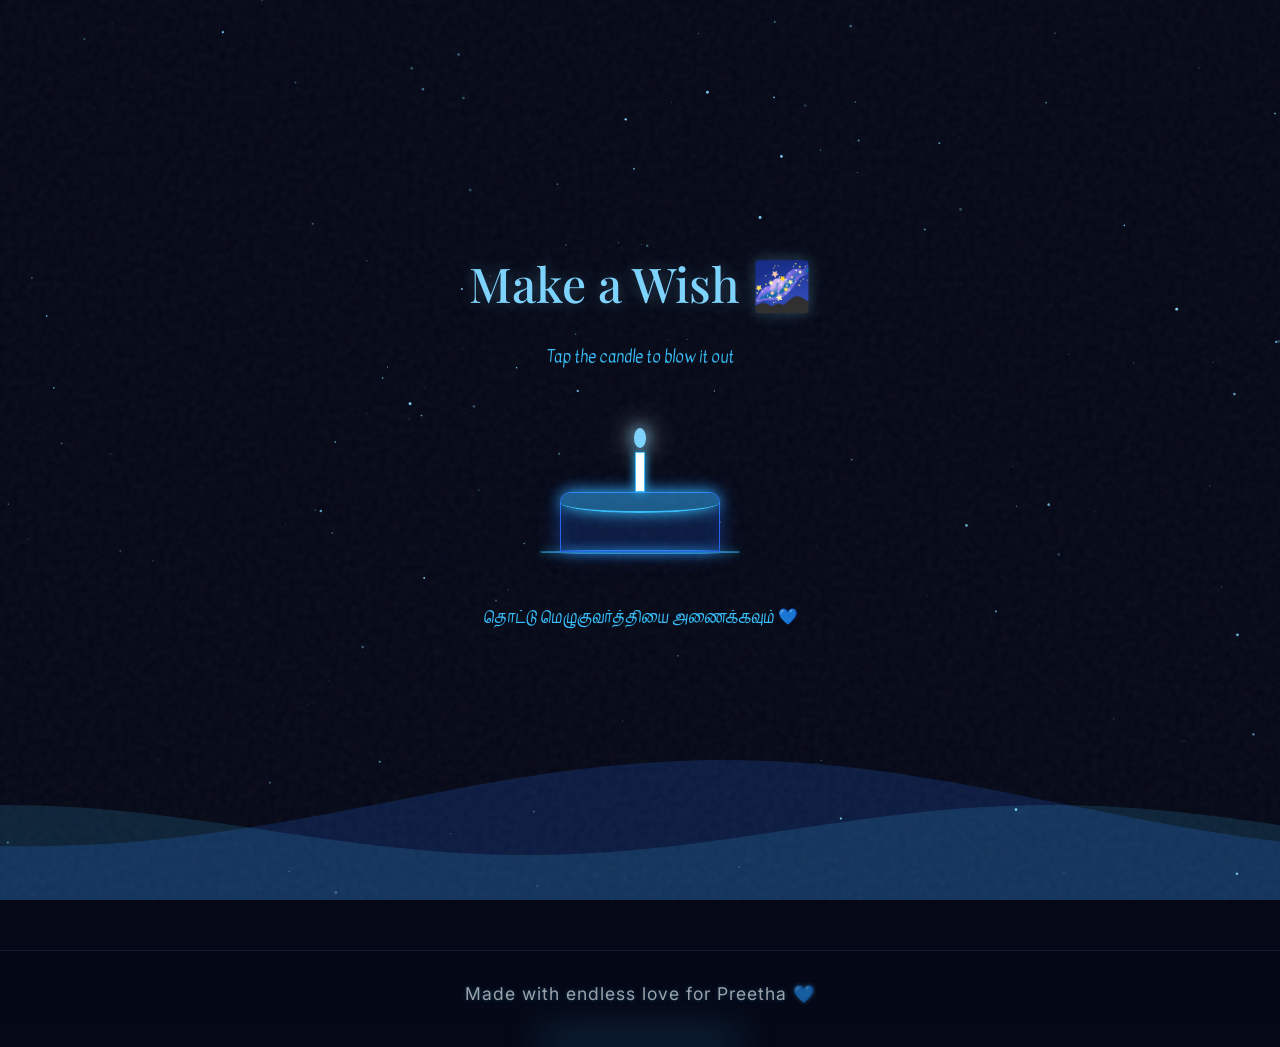
==== index.html @ 037ee28c "first commit" ====
<!DOCTYPE html>
<html lang="en">
<head>
    <meta charset="UTF-8">
    <meta name="viewport" content="width=device-width, initial-scale=1.0">
    <title>Happy Birthday Preetha 💙</title>
    <link rel="icon" type="image/png" href="Image/favicon.png">
    <link rel="preconnect" href="https://fonts.googleapis.com">
    <link rel="preconnect" href="https://fonts.gstatic.com" crossorigin>
    <link href="https://fonts.googleapis.com/css2?family=Playfair+Display:ital,wght@0,400;0,600;0,700;1,400&family=Inter:wght@300;400;500;600&family=Kavivanar&display=swap" rel="stylesheet">
    <link href="https://cdn.jsdelivr.net/npm/bootstrap@5.3.0/dist/css/bootstrap.min.css" rel="stylesheet">
    <link rel="stylesheet" href="https://cdn.jsdelivr.net/npm/bootstrap-icons@1.11.1/font/bootstrap-icons.css">
    <link rel="stylesheet" href="style.css?v=4.0">
</head>
<body>
    <!-- Background Audio -->
    <audio id="bg-music" loop>
        <source src="bgm.mp3" type="audio/mpeg">
    </audio>

    <!-- Global Canvas for Stars/Ocean -->
    <canvas id="universe-canvas"></canvas>
    
    <div class="noise-overlay"></div>

    <!-- Interactive Landing (Cake) -->
    <section id="landing" class="cinematic-section active">
        <div class="wish-container text-center">
            <h2 class="section-title">Make a Wish 🌌</h2>
            <p class="tamil-text mb-5">Tap the candle to blow it out</p>
            
            <div id="birthday-cake" class="glow-cake">
                <div class="cake-plate"></div>
                <div class="cake-body">
                    <div class="cake-icing"></div>
                </div>
                <div class="cake-candle">
                    <div class="cake-flame"></div>
                </div>
            </div>
            <p class="tamil-text mt-5">தொட்டு மெழுகுவர்த்தியை அணைக்கவும் 💙</p>
        </div>
    </section>

    <!-- Main Content (Hidden until candle is blown) -->
    <div id="main-content" style="display: none; opacity: 0; transition: opacity 2s ease;">
        <!-- Opening Scene -->
        <section id="opening-scene" class="cinematic-section">
            <div class="content-wrapper text-center">
                <h1 class="typing-text glass-text" id="intro-text"></h1>
                <div class="scroll-indicator fade-in-delayed">
                    <p>Scroll to explore our universe</p>
                    <i class="bi bi-chevron-double-down"></i>
                </div>
            </div>
        </section>

    <!-- Ocean Memory Section -->
    <section id="ocean-memory" class="cinematic-section">
        <div class="content-wrapper container">
            <h2 class="section-title reveal-text">Ocean of Memories 🌊</h2>
            <div class="row g-4 mt-4">
                <div class="col-12 col-md-4">
                    <div class="glass-card memory-card float-anim-1 scroll-reveal">
                        <div class="memory-img-frame">
                            <div class="shimmer-overlay"></div>
                            <img src="Image/1.jpeg" alt="Memory 1" class="card-img">
                        </div>
                        <div class="card-content">
                            <h3>Our First Photo</h3>
                            <p class="tamil-text">அன்பு 💖</p>
                        </div>
                    </div>
                </div>
                <div class="col-12 col-md-4">
                    <div class="glass-card memory-card float-anim-2 scroll-reveal" style="transition-delay: 200ms;">
                        <div class="memory-img-frame">
                            <div class="shimmer-overlay"></div>
                            <img src="Image/2.jpeg" alt="Memory 2" class="card-img">
                        </div>
                        <div class="card-content">
                            <h3>Beautiful Moments</h3>
                            <p class="tamil-text">அழகு ✨</p>
                        </div>
                    </div>
                </div>
                <div class="col-12 col-md-4">
                    <div class="glass-card memory-card float-anim-3 scroll-reveal" style="transition-delay: 400ms;">
                        <div class="memory-img-frame">
                            <div class="shimmer-overlay"></div>
                            <img src="Image/3.jpeg" alt="Memory 3" class="card-img">
                        </div>
                        <div class="card-content">
                            <h3>My Whole World</h3>
                            <p class="tamil-text">என் உலகம் 💫</p>
                        </div>
                    </div>
                </div>
            </div>
            <div class="text-center mt-5 scroll-reveal">
                <a href="image.html" class="luxury-btn">Dive into all memories <i class="bi bi-arrow-right"></i></a>
            </div>
        </div>
    </section>

    <!-- Moonlight Chat Section -->
    <section id="moonlight-chat" class="cinematic-section">
        <div class="content-wrapper container">
            <h2 class="section-title text-center reveal-text">Late Night Whispers 🌙</h2>
            
            <div class="chat-container mt-5">
                <!-- 50+ Chat Bubbles Injected via JS -->
            </div>
        </div>
    </section>

    <!-- Sweet Treats Section -->
    <section id="sweet-treats" class="cinematic-section">
        <div class="content-wrapper container">
            <h2 class="section-title text-center reveal-text mb-5">Your Favorites 🍦</h2>
            <div class="row justify-content-center">
                <div class="col-12 col-md-10">
                    <div class="glass-card memory-card scroll-reveal">
                        <div class="memory-img-frame" style="aspect-ratio: auto; max-height: 600px;">
                            <div class="shimmer-overlay"></div>
                            <img src="Image/twin.png" alt="Arun Icecreams Twiins" class="card-img" style="object-fit: contain;">
                        </div>
                        <div class="card-content text-center mt-3">
                            <h3 class="glow-text">Arun Icecreams Twiins 🍓</h3>
                            <p class="tamil-text mt-2">உனக்கு பிடித்தமான இனிப்புகள் ✨</p>
                        </div>
                    </div>
                </div>
            </div>
        </div>
    </section>

    <!-- Star Map / Future Dreams Section -->
    <section id="star-map" class="cinematic-section">
        <div class="content-wrapper container">
            <h2 class="section-title text-center reveal-text">Our Constellation 🚀</h2>
            
            <div class="row g-4 mt-5 justify-content-center">
                <div class="col-12 col-md-5">
                    <div class="glass-card dream-card scroll-reveal glow-border">
                        <div class="icon-ring"><i class="bi bi-airplane"></i></div>
                        <h3>Future Adventures</h3>
                        <p>Exploring the world side by side, creating footprints on every shore.</p>
                    </div>
                </div>
                <div class="col-12 col-md-5">
                    <div class="glass-card dream-card scroll-reveal glow-border" style="transition-delay: 300ms;">
                        <div class="icon-ring"><i class="bi bi-house-heart"></i></div>
                        <h3>Our Goals</h3>
                        <p>Building a life filled with endless laughter, peace, and love.</p>
                    </div>
                </div>
            </div>

            <div class="final-wish text-center mt-5 scroll-reveal" style="transition-delay: 600ms;">
                <h1 class="glow-text">Happy Birthday, Preetha 💙</h1>
                <p class="tamil-text mt-3">என்றென்றும் என் அன்புடன்...</p>
            </div>
        </div>
    </section>
    </section>
    </div>

    <!-- Cinematic Footer -->
    <footer class="cinematic-footer">
        <div class="content-wrapper text-center">
            <p>Made with endless love for Preetha 💙</p>
            <div class="footer-glow"></div>
        </div>
    </footer>

    <script src="script.js?v=4.0"></script>
</body>
</html>
---- style.css ----
:root {
    --deep-bg: #050816;
    --royal-blue: #2563EB;
    --neon-blue: #38BDF8;
    --soft-glow: #7DD3FC;
    --glass-bg: rgba(255, 255, 255, 0.08);
    --glass-border: rgba(255, 255, 255, 0.15);
    --text-primary: #f8fafc;
    --text-secondary: #bae6fd;
    --font-heading: 'Playfair Display', serif;
    --font-body: 'Inter', sans-serif;
    --font-tamil: 'Kavivanar', cursive;
}

* {
    margin: 0;
    padding: 0;
    box-sizing: border-box;
}

body {
    background-color: var(--deep-bg);
    color: var(--text-primary);
    font-family: var(--font-body);
    overflow-x: hidden;
    scroll-behavior: smooth;
}

/* Global Canvas Background */
#universe-canvas {
    position: fixed;
    top: 0; left: 0;
    width: 100vw; height: 100vh;
    z-index: -2;
    pointer-events: none;
}

/* Subtle Film Grain / Noise Overlay */
.noise-overlay {
    position: fixed;
    top: 0; left: 0;
    width: 100vw; height: 100vh;
    background-image: url('data:image/svg+xml,%3Csvg viewBox="0 0 200 200" xmlns="http://www.w3.org/2000/svg"%3E%3Cfilter id="noiseFilter"%3E%3CfeTurbulence type="fractalNoise" baseFrequency="0.65" numOctaves="3" stitchTiles="stitch"/%3E%3C/filter%3E%3Crect width="100%25" height="100%25" filter="url(%23noiseFilter)" opacity="0.05"/%3E%3C/svg%3E');
    pointer-events: none;
    z-index: -1;
}

/* Cinematic Sections */
.cinematic-section {
    position: relative;
    min-height: 100vh;
    display: flex;
    align-items: center;
    justify-content: center;
    padding: 80px 20px;
    z-index: 1;
}

.content-wrapper {
    width: 100%;
    max-width: 1200px;
    margin: 0 auto;
}

/* Scroll Animations */
.scroll-reveal {
    opacity: 0;
    transform: translateY(40px);
    transition: all 1s cubic-bezier(0.25, 0.46, 0.45, 0.94);
}
.scroll-reveal.visible {
    opacity: 1;
    transform: translateY(0);
}

.reveal-text {
    opacity: 0;
    clip-path: polygon(0 100%, 100% 100%, 100% 100%, 0 100%);
    transition: all 1.2s cubic-bezier(0.77, 0, 0.175, 1);
}
.reveal-text.visible {
    opacity: 1;
    clip-path: polygon(0 0, 100% 0, 100% 100%, 0 100%);
}

/* Typography */
.glass-text {
    font-family: var(--font-heading);
    font-size: 3.5rem;
    font-weight: 700;
    color: var(--text-primary);
    text-shadow: 0 0 20px rgba(56, 189, 248, 0.4);
    line-height: 1.4;
}

.section-title {
    font-family: var(--font-heading);
    font-size: 3rem;
    color: var(--soft-glow);
    text-shadow: 0 0 15px rgba(125, 211, 252, 0.3);
    margin-bottom: 2rem;
}

.tamil-text {
    font-family: var(--font-tamil);
    color: var(--neon-blue);
}

.glow-text {
    font-family: var(--font-heading);
    font-size: 4rem;
    font-weight: 700;
    color: var(--text-primary);
    text-shadow: 0 0 10px var(--neon-blue), 0 0 30px var(--royal-blue);
}

/* Opening Scene */
#intro-text {
    min-height: 150px; /* Prevent layout shift while typing */
}
.cursor-blink {
    display: inline-block;
    width: 3px;
    height: 1em;
    background-color: var(--neon-blue);
    animation: blink 1s step-end infinite;
    vertical-align: middle;
    margin-left: 5px;
}
@keyframes blink { 50% { opacity: 0; } }

.scroll-indicator {
    position: absolute;
    bottom: 40px;
    left: 50%;
    transform: translateX(-50%);
    text-align: center;
    color: var(--text-secondary);
    font-size: 0.9rem;
    letter-spacing: 2px;
    text-transform: uppercase;
    opacity: 0;
}
.scroll-indicator.fade-in-delayed {
    animation: fadeIn 2s 3s forwards; /* Wait 3s then fade in */
}
@keyframes fadeIn { to { opacity: 0.6; } }

.scroll-indicator i {
    display: block;
    font-size: 1.5rem;
    margin-top: 10px;
    animation: bounce 2s infinite ease-in-out;
}
@keyframes bounce {
    0%, 100% { transform: translateY(0); }
    50% { transform: translateY(10px); }
}

/* Glassmorphism Components */
.glass-card {
    background: var(--glass-bg);
    backdrop-filter: blur(20px);
    -webkit-backdrop-filter: blur(20px);
    border: 1px solid var(--glass-border);
    border-radius: 24px;
    padding: 20px;
    box-shadow: 0 10px 40px rgba(0, 0, 0, 0.3), inset 0 0 20px rgba(56, 189, 248, 0.05);
    transition: transform 0.4s ease, box-shadow 0.4s ease, border-color 0.4s ease;
}

.glass-card:hover {
    transform: translateY(-10px) scale(1.02);
    box-shadow: 0 20px 50px rgba(37, 99, 235, 0.2), inset 0 0 30px rgba(56, 189, 248, 0.1);
    border-color: rgba(56, 189, 248, 0.3);
}

.glass-panel {
    background: var(--glass-bg);
    backdrop-filter: blur(15px);
    border: 1px solid var(--glass-border);
    border-radius: 30px;
    padding: 40px;
}

/* Memory Cards */
.memory-card {
    display: flex;
    flex-direction: column;
    align-items: center;
}
.memory-img-frame {
    position: relative;
    width: 100%;
    aspect-ratio: 1/1;
    border-radius: 20px;
    padding: 3px;
    overflow: hidden;
    margin-bottom: 20px;
    box-shadow: 0 15px 40px rgba(0,0,0,0.5);
    z-index: 1;
    display: flex;
    align-items: center;
    justify-content: center;
}

.memory-img-frame::before {
    content: '';
    position: absolute;
    top: -50%; left: -50%; width: 200%; height: 200%;
    background: conic-gradient(from 0deg, transparent 0%, transparent 40%, var(--neon-blue) 50%, var(--soft-glow) 55%, #fff 60%, transparent 70%, transparent 100%);
    animation: spin-border 4s linear infinite;
    z-index: -2;
}

.memory-img-frame::after {
    content: '';
    position: absolute;
    inset: 3px;
    background: var(--glass-bg);
    backdrop-filter: blur(15px);
    border-radius: 17px;
    z-index: -1;
}

.shimmer-overlay {
    position: absolute;
    top: 0; left: -150%;
    width: 50%; height: 100%;
    background: linear-gradient(to right, transparent, rgba(255,255,255,0.4), transparent);
    transform: skewX(-20deg);
    animation: shimmer 6s infinite;
    z-index: 5;
    pointer-events: none;
}

@keyframes shimmer {
    0% { left: -150%; }
    20% { left: 250%; }
    100% { left: 250%; }
}

.memory-card .card-img {
    width: 100%;
    height: 100%;
    object-fit: cover;
    border-radius: 17px;
    filter: grayscale(10%) brightness(0.9);
    transition: all 0.5s ease;
    position: relative;
    z-index: 2;
}

.memory-card:hover .memory-img-frame {
    box-shadow: 0 20px 50px rgba(56, 189, 248, 0.4);
}

.memory-card:hover .card-img {
    transform: scale(1.05);
    filter: grayscale(0%) brightness(1.1);
}
.memory-card h3 {
    font-family: var(--font-heading);
    color: var(--text-primary);
    font-size: 1.5rem;
    margin-bottom: 5px;
}

/* Floating Animations */
.float-anim-1 { animation: float1 6s infinite ease-in-out; }
.float-anim-2 { animation: float2 7s infinite ease-in-out; }
.float-anim-3 { animation: float3 8s infinite ease-in-out; }

@keyframes float1 { 0%, 100% { transform: translateY(0); } 50% { transform: translateY(-10px); } }
@keyframes float2 { 0%, 100% { transform: translateY(0); } 50% { transform: translateY(-15px); } }
@keyframes float3 { 0%, 100% { transform: translateY(0); } 50% { transform: translateY(-12px); } }

/* Luxury Button */
.luxury-btn {
    display: inline-block;
    background: transparent;
    color: var(--soft-glow);
    font-family: var(--font-body);
    font-weight: 500;
    font-size: 1.1rem;
    padding: 15px 40px;
    border: 1px solid var(--neon-blue);
    border-radius: 50px;
    text-decoration: none;
    transition: all 0.3s ease;
    box-shadow: 0 0 15px rgba(56, 189, 248, 0.2), inset 0 0 10px rgba(56, 189, 248, 0.1);
}
.luxury-btn:hover {
    background: var(--neon-blue);
    color: var(--deep-bg);
    box-shadow: 0 0 30px rgba(56, 189, 248, 0.5);
}

/* Moonlight Chat Section */
.chat-container {
    max-width: 800px;
    height: 600px;
    overflow-y: auto;
    margin: 0 auto;
    display: flex;
    flex-direction: column;
    gap: 20px;
    padding: 20px;
    border-radius: 20px;
    background: rgba(5, 8, 22, 0.5); /* subtle dark background */
    box-shadow: inset 0 0 20px rgba(0,0,0,0.8);
    border: 1px solid rgba(125, 211, 252, 0.1);
}

/* Custom Scrollbar for Chat */
.chat-container::-webkit-scrollbar {
    width: 8px;
}
.chat-container::-webkit-scrollbar-track {
    background: rgba(255, 255, 255, 0.05);
    border-radius: 10px;
}
.chat-container::-webkit-scrollbar-thumb {
    background: var(--neon-blue);
    border-radius: 10px;
    box-shadow: 0 0 10px var(--neon-blue);
}

.chat-bubble {
    max-width: 80%;
    padding: 15px 25px;
    border-radius: 20px;
    position: relative;
    font-size: 1.2rem;
    line-height: 1.5;
    backdrop-filter: blur(15px);
    color: var(--soft-glow);
    text-shadow: 0 0 8px rgba(125, 211, 252, 0.4);
    transition: all 0.5s ease;
}

.chat-bubble p {
    margin: 0;
    min-height: 28px; /* Prevents jumping during typing effect */
}

.chat-bubble .time {
    display: block;
    font-size: 0.75rem;
    color: rgba(255,255,255,0.4);
    margin-top: 8px;
    text-align: right;
    opacity: 0;
    transition: opacity 1s ease;
}

.chat-bubble.left {
    align-self: flex-start;
    background: rgba(37, 99, 235, 0.15);
    border: 1px solid rgba(125, 211, 252, 0.2);
    border-left: 3px solid var(--neon-blue);
    border-bottom-left-radius: 5px;
    box-shadow: -5px 10px 20px rgba(37, 99, 235, 0.3), inset 0 0 15px rgba(37, 99, 235, 0.1);
}

.chat-bubble.right {
    align-self: flex-end;
    background: rgba(56, 189, 248, 0.1);
    border: 1px solid rgba(125, 211, 252, 0.2);
    border-right: 3px solid var(--neon-blue);
    border-bottom-right-radius: 5px;
    box-shadow: 5px 10px 20px rgba(56, 189, 248, 0.2), inset 0 0 15px rgba(56, 189, 248, 0.1);
}

/* Future Dreams Cards */
.dream-card {
    text-align: center;
    padding: 40px 30px;
}
.dream-card .icon-ring {
    width: 80px; height: 80px;
    margin: 0 auto 20px auto;
    border-radius: 50%;
    background: rgba(37, 99, 235, 0.2);
    border: 2px solid var(--neon-blue);
    display: flex;
    justify-content: center;
    align-items: center;
    font-size: 2rem;
    color: var(--soft-glow);
    box-shadow: 0 0 20px rgba(56, 189, 248, 0.3);
    transition: all 0.4s ease;
}
.dream-card:hover .icon-ring {
    transform: scale(1.1) rotate(10deg);
    background: var(--neon-blue);
    color: var(--deep-bg);
    box-shadow: 0 0 30px var(--neon-blue);
}
.dream-card h3 {
    font-family: var(--font-heading);
    color: var(--text-primary);
    font-size: 1.8rem;
    margin-bottom: 15px;
}
.dream-card p {
    color: var(--text-secondary);
    font-size: 1.1rem;
    line-height: 1.6;
}

.glow-border {
    position: relative;
    overflow: hidden;
}
.glow-border::before {
    content: '';
    position: absolute;
    top: -50%; left: -50%;
    width: 200%; height: 200%;
    background: conic-gradient(transparent, transparent, transparent, var(--neon-blue));
    animation: rotate 4s linear infinite;
    opacity: 0;
    transition: opacity 0.3s;
    z-index: -1;
}
.glow-border:hover::before {
    opacity: 0.5;
}
@keyframes rotate {
    100% { transform: rotate(360deg); }
}

/* Mobile Responsiveness */
@media (max-width: 768px) {
    .glass-text { font-size: 2.2rem; }
    .section-title { font-size: 2.2rem; }
    .glow-text { font-size: 2.5rem; }
    .chat-bubble { max-width: 95%; font-size: 1.1rem; }
    .glass-panel { padding: 20px; }
    .cinematic-section { padding: 60px 15px; }
}

/* Interactive Landing Cake */
#landing {
    transition: opacity 1s ease, filter 1s ease;
}

.glow-cake {
    position: relative;
    width: 160px;
    height: 140px;
    margin: 0 auto;
    cursor: pointer;
    transition: transform 0.3s ease;
}
.glow-cake:hover {
    transform: scale(1.05);
}

.cake-plate {
    position: absolute;
    bottom: 0;
    width: 200px;
    height: 10px;
    background: transparent;
    border: 2px solid var(--neon-blue);
    border-radius: 50%;
    left: -20px;
    box-shadow: 0 0 15px var(--neon-blue), inset 0 0 10px var(--neon-blue);
    transform: scaleY(0.4);
}

.cake-body {
    position: absolute;
    bottom: 5px;
    width: 160px;
    height: 60px;
    background: rgba(37, 99, 235, 0.2);
    border: 1px solid var(--royal-blue);
    box-shadow: 0 0 20px rgba(37, 99, 235, 0.5), inset 0 0 15px rgba(37, 99, 235, 0.2);
    border-radius: 10px 10px 0 0;
}

.cake-icing {
    position: absolute;
    top: 0; left: 0; width: 100%; height: 20px;
    background: rgba(56, 189, 248, 0.4);
    border-bottom: 2px solid var(--neon-blue);
    border-radius: 10px 10px 50% 50%;
    box-shadow: 0 0 15px var(--neon-blue);
}

.cake-candle {
    position: absolute;
    bottom: 65px;
    left: 75px;
    width: 10px;
    height: 40px;
    background: #fff;
    border: 1px solid var(--neon-blue);
    box-shadow: 0 0 10px var(--neon-blue);
}

.cake-flame {
    position: absolute;
    top: -25px; left: -2px;
    width: 12px; height: 20px;
    background: var(--soft-glow);
    border-radius: 50%;
    box-shadow: 0 0 15px var(--soft-glow), 0 0 30px #fff;
    animation: blueFlicker 0.1s infinite alternate;
    transition: all 0.5s ease;
}

@keyframes blueFlicker {
    0% { transform: scale(1); opacity: 1; filter: hue-rotate(0deg); }
    100% { transform: scale(1.1) skewX(2deg); opacity: 0.8; filter: hue-rotate(10deg); }
}

.cake-flame.extinguished {
    opacity: 0;
    transform: scale(0) translateY(-10px);
    box-shadow: none;
}

/* Poetry Marquee Section */
.marquee-container {
    height: 350px;
    overflow: hidden;
    position: relative;
    padding: 20px;
    mask-image: linear-gradient(to bottom, transparent, black 15%, black 85%, transparent);
    -webkit-mask-image: linear-gradient(to bottom, transparent, black 15%, black 85%, transparent);
    display: flex;
    justify-content: center;
}

.marquee-content {
    display: flex;
    flex-direction: column;
    align-items: center;
    gap: 30px;
    text-align: center;
    animation: scroll-up 80s linear infinite;
}

/* Cinematic Footer */
.cinematic-footer {
    position: relative;
    padding: 30px 0 20px 0;
    text-align: center;
    border-top: 1px solid rgba(125, 211, 252, 0.1);
    background: linear-gradient(to top, rgba(5, 8, 22, 1) 0%, rgba(5, 8, 22, 0) 100%);
    margin-top: 50px;
    z-index: 10;
}

.cinematic-footer p {
    font-family: var(--font-body);
    color: rgba(255, 255, 255, 0.6);
    font-size: 1.1rem;
    letter-spacing: 1px;
    margin: 0;
    text-shadow: 0 0 5px rgba(56, 189, 248, 0.3);
}

.cinematic-footer .footer-glow {
    position: absolute;
    bottom: -20px;
    left: 50%;
    transform: translateX(-50%);
    width: 200px;
    height: 10px;
    background: var(--neon-blue);
    filter: blur(20px);
    opacity: 0.5;
}
.marquee-content p {
    font-size: 1.2rem;
    color: var(--soft-glow);
    text-shadow: 0 0 10px rgba(125, 211, 252, 0.4);
    margin: 0;
    max-width: 80%;
    line-height: 1.6;
}

@keyframes scroll-up {
    0% { transform: translateY(350px); }
    100% { transform: translateY(-2000px); }
}
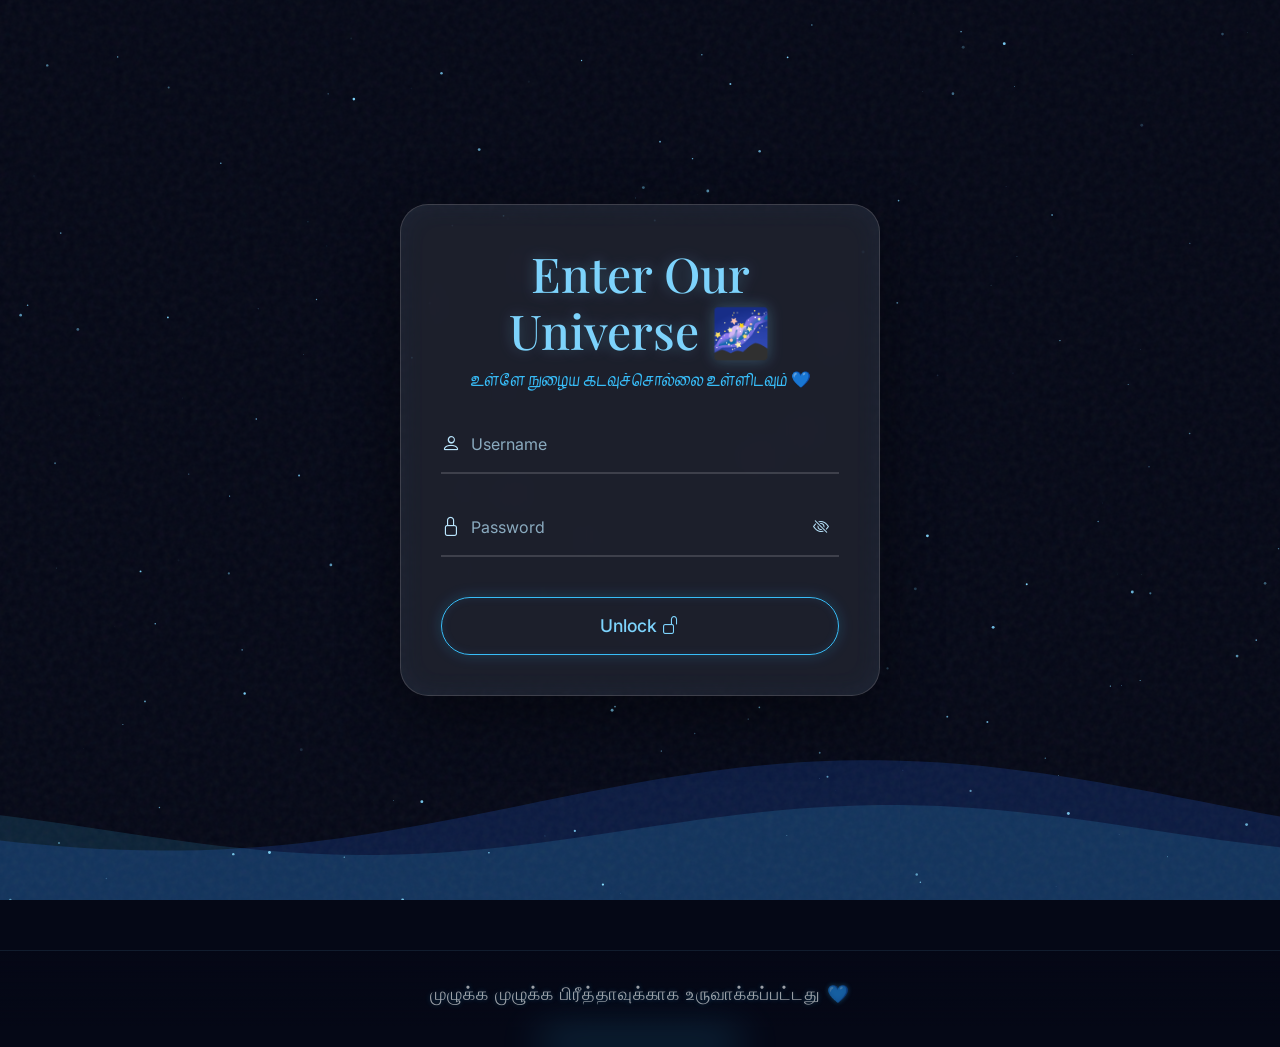
==== commit 380da60e: "Updated ERP modules and UI improvements" ====
--- a/index.html
+++ b/index.html
@@ -23,8 +23,38 @@
     
     <div class="noise-overlay"></div>
 
+    <!-- Login & Signup Section -->
+    <section id="login-section" class="cinematic-section">
+        <div class="glass-panel login-card text-center float-anim-1">
+            <div class="heart-badge" id="preetha-heart"><i class="bi bi-heart-fill"></i></div>
+            <h2 class="section-title mb-2" id="login-title">Enter Our Universe 🌌</h2>
+            <p class="tamil-text mb-4" id="login-subtitle">உள்ளே நுழைய கடவுச்சொல்லை உள்ளிடவும் 💙</p>
+            
+            <!-- Login Form -->
+            <form id="login-form" class="custom-form">
+                <div class="input-group-custom">
+                    <span class="input-icon"><i class="bi bi-person"></i></span>
+                    <input type="text" id="login-username" placeholder="Username" required autocomplete="username">
+                    <label for="login-username">Username</label>
+                </div>
+                
+                <div class="input-group-custom">
+                    <span class="input-icon"><i class="bi bi-lock"></i></span>
+                    <input type="password" id="login-password" placeholder="Password" required autocomplete="current-password">
+                    <label for="login-password">Password</label>
+                    <span class="password-toggle" id="toggle-login-pass"><i class="bi bi-eye-slash"></i></span>
+                </div>
+                
+                <div id="login-error" class="error-message Tamil-text mt-2" style="display: none;"></div>
+                
+                <button type="submit" class="luxury-btn w-100 mt-3">Unlock <i class="bi bi-unlock"></i></button>
+                
+            </form>
+        </div>
+    </section>
+
     <!-- Interactive Landing (Cake) -->
-    <section id="landing" class="cinematic-section active">
+    <section id="landing" class="cinematic-section active" style="display: none;">
         <div class="wish-container text-center">
             <h2 class="section-title">Make a Wish 🌌</h2>
             <p class="tamil-text mb-5">Tap the candle to blow it out</p>
@@ -127,8 +157,29 @@
                         </div>
                         <div class="card-content text-center mt-3">
                             <h3 class="glow-text">Arun Icecreams Twiins 🍓</h3>
-                            <p class="tamil-text mt-2">உனக்கு பிடித்தமான இனிப்புகள் ✨</p>
-                        </div>
+                            <p class="tamil-text mt-2">உனக்கு பிடித்தமான ஐஸ்கிரீம் ✨</p>
+                        </div>
+                    </div>
+                </div>
+            </div>
+        </div>
+    </section>
+
+    <!-- Tamil Poetry Section -->
+    <section id="tamil-poetry" class="cinematic-section">
+        <div class="content-wrapper container">
+            <h2 class="section-title text-center reveal-text mb-5">உனக்காக... 💌</h2>
+            <div class="row justify-content-center">
+                <div class="col-12 col-md-8">
+                    <div class="glass-card scroll-reveal glow-border text-center" style="padding: 3rem 2rem;">
+                        <i class="bi bi-quote" style="font-size: 3rem; color: #38BDF8; opacity: 0.5;"></i>
+                        <p class="tamil-text mt-3 mb-4" style="font-size: 1.3rem; line-height: 2.2; color: #f8fafc; text-shadow: 0 0 10px rgba(56, 189, 248, 0.3);">
+                            உன் கண்கள் பேசும் மொழியில் என் இதயம் முழுமையாக தொலைந்தது...<br><br>
+                            நீ சிரிக்கும் ஒவ்வொரு நொடியும் என் உலகம் ஆயிரம் மடங்கு அழகாகிறது...<br><br>
+                            இந்த பிரபஞ்சம் முழுவதும் தேடினாலும், உன்னை விட ஒரு அழகான பொக்கிஷம் எனக்கு கிடைக்காது.<br><br>
+                            என் ஒவ்வொரு சுவாசமும், ஒவ்வொரு துடிப்பும் உனக்காகவே... 💙
+                        </p>
+                        <i class="bi bi-stars" style="font-size: 2rem; color: #7DD3FC;"></i>
                     </div>
                 </div>
             </div>
@@ -169,11 +220,21 @@
     <!-- Cinematic Footer -->
     <footer class="cinematic-footer">
         <div class="content-wrapper text-center">
-            <p>Made with endless love for Preetha 💙</p>
+            <p class="tamil-text" style="font-size: 1.1rem; color: rgba(255, 255, 255, 0.6); margin: 0; text-shadow: 0 0 5px rgba(56, 189, 248, 0.3);">முழுக்க முழுக்க பிரீத்தாவுக்காக உருவாக்கப்பட்டது 💙</p>
             <div class="footer-glow"></div>
         </div>
     </footer>
 
+    <!-- Floating Memories Button -->
+    <a id="floating-memories-btn" href="image.html" class="floating-btn" title="View Memories" style="display: none; position: fixed; bottom: 30px; right: 30px; background: rgba(37, 99, 235, 0.8); color: white; width: 60px; height: 60px; border-radius: 50%; align-items: center; justify-content: center; font-size: 24px; box-shadow: 0 0 20px rgba(56, 189, 248, 0.5); border: 2px solid #38BDF8; z-index: 1000; text-decoration: none; backdrop-filter: blur(5px); transition: opacity 2s ease; opacity: 0;">
+        <i class="bi bi-images"></i>
+    </a>
+    <style>
+        .floating-btn:hover { transform: scale(1.1); box-shadow: 0 0 30px rgba(56, 189, 248, 0.8); color: white; }
+        @keyframes fadeIn { to { opacity: 1; } }
+    </style>
+
+    <script src="anti-inspect.js"></script>
     <script src="script.js?v=4.0"></script>
 </body>
 </html>
--- a/style.css
+++ b/style.css
@@ -117,6 +117,7 @@
 /* Opening Scene */
 #intro-text {
     min-height: 150px; /* Prevent layout shift while typing */
+    font-family: var(--font-tamil), var(--font-heading);
 }
 .cursor-blink {
     display: inline-block;
@@ -432,13 +433,38 @@
 }
 
 /* Mobile Responsiveness */
+@media (max-width: 991px) {
+    .glass-text { font-size: 2.8rem; }
+    .section-title { font-size: 2.6rem; }
+    .glow-text { font-size: 3rem; }
+}
+
 @media (max-width: 768px) {
     .glass-text { font-size: 2.2rem; }
     .section-title { font-size: 2.2rem; }
     .glow-text { font-size: 2.5rem; }
-    .chat-bubble { max-width: 95%; font-size: 1.1rem; }
-    .glass-panel { padding: 20px; }
+    .chat-bubble { max-width: 95%; font-size: 1.1rem; padding: 12px 20px; }
+    .glass-panel { padding: 30px 20px; }
     .cinematic-section { padding: 60px 15px; }
+    .memory-card h3 { font-size: 1.3rem; }
+    .luxury-btn { padding: 12px 25px; font-size: 1rem; }
+    .chat-container { height: 500px; padding: 15px; }
+    .dream-card { padding: 30px 20px; }
+}
+
+@media (max-width: 480px) {
+    .glass-text { font-size: 1.8rem; }
+    .section-title { font-size: 1.8rem; margin-bottom: 1.5rem; }
+    .glow-text { font-size: 2rem; }
+    .tamil-text { font-size: 1rem !important; }
+    .login-card { padding: 25px 15px; }
+    .input-group-custom input { font-size: 1rem; }
+    .chat-bubble { font-size: 1rem; padding: 10px 15px; }
+    .glass-card { padding: 15px; }
+    .floating-btn { width: 50px !important; height: 50px !important; font-size: 20px !important; bottom: 20px !important; right: 20px !important; }
+    .cake-body { width: 140px; }
+    .cake-plate { width: 170px; left: -15px; }
+    .cake-candle { left: 65px; }
 }
 
 /* Interactive Landing Cake */
@@ -589,3 +615,179 @@
     0% { transform: translateY(350px); }
     100% { transform: translateY(-2000px); }
 }
+
+/* ==========================================
+   LOGIN & SIGNUP PREMIUM STYLING
+   ========================================== */
+
+#login-section {
+    z-index: 10;
+    transition: opacity 0.8s ease, transform 0.8s ease, filter 0.8s ease;
+}
+
+.login-card {
+    width: 100%;
+    max-width: 480px;
+    padding: 40px;
+    border-radius: 28px;
+    box-shadow: 0 20px 60px rgba(0, 0, 0, 0.4), inset 0 0 30px rgba(56, 189, 248, 0.05);
+    transition: all 0.5s cubic-bezier(0.4, 0, 0.2, 1);
+    position: relative;
+    overflow: hidden;
+}
+
+/* Celebrating border glow when user typing matches 'Preetha' */
+.login-card.preetha-glow {
+    border-color: rgba(125, 211, 252, 0.8);
+    box-shadow: 0 0 40px rgba(56, 189, 248, 0.6), inset 0 0 30px rgba(56, 189, 248, 0.2);
+    animation: preetha-pulse 2s infinite alternate;
+}
+
+@keyframes preetha-pulse {
+    0% { transform: translateY(0) scale(1.01); box-shadow: 0 0 30px rgba(56, 189, 248, 0.4); }
+    100% { transform: translateY(-3px) scale(1.02); box-shadow: 0 0 50px rgba(125, 211, 252, 0.8), 0 0 20px rgba(37, 99, 235, 0.5); }
+}
+
+.custom-form {
+    display: flex;
+    flex-direction: column;
+    gap: 24px;
+    text-align: left;
+}
+
+.input-group-custom {
+    position: relative;
+    display: flex;
+    align-items: center;
+    border-bottom: 2px solid rgba(255, 255, 255, 0.15);
+    padding: 10px 0;
+    transition: border-color 0.3s ease;
+}
+
+.input-group-custom:focus-within {
+    border-color: var(--neon-blue);
+}
+
+.input-group-custom input {
+    width: 100%;
+    background: transparent;
+    border: none;
+    outline: none;
+    color: var(--text-primary);
+    font-size: 1.1rem;
+    padding: 5px 35px 5px 30px;
+    transition: all 0.3s ease;
+}
+
+/* Custom placeholder hide/show logic for floating label */
+.input-group-custom input::placeholder {
+    color: transparent;
+}
+
+.input-group-custom label {
+    position: absolute;
+    left: 30px;
+    top: 50%;
+    transform: translateY(-50%);
+    color: var(--text-secondary);
+    font-size: 1rem;
+    pointer-events: none;
+    transition: all 0.3s cubic-bezier(0.4, 0, 0.2, 1);
+    opacity: 0.7;
+}
+
+/* Floating label active states */
+.input-group-custom input:focus ~ label,
+.input-group-custom input:not(:placeholder-shown) ~ label {
+    top: -10px;
+    font-size: 0.8rem;
+    color: var(--neon-blue);
+    opacity: 1;
+}
+
+.input-group-custom .input-icon {
+    position: absolute;
+    left: 0;
+    font-size: 1.2rem;
+    color: var(--text-secondary);
+    transition: color 0.3s ease;
+}
+
+.input-group-custom:focus-within .input-icon {
+    color: var(--neon-blue);
+}
+
+.password-toggle {
+    position: absolute;
+    right: 5px;
+    cursor: pointer;
+    color: var(--text-secondary);
+    transition: color 0.3s ease;
+    padding: 5px;
+}
+
+.password-toggle:hover {
+    color: var(--neon-blue);
+}
+
+.switch-text {
+    text-align: center;
+    font-size: 0.95rem;
+    color: var(--text-secondary);
+}
+
+.highlight-link {
+    color: var(--neon-blue);
+    cursor: pointer;
+    font-weight: 600;
+    transition: text-shadow 0.3s ease, color 0.3s ease;
+    text-decoration: underline;
+}
+
+.highlight-link:hover {
+    color: var(--soft-glow);
+    text-shadow: 0 0 10px var(--neon-blue);
+}
+
+.error-message {
+    color: #ef4444;
+    font-size: 0.95rem;
+    text-align: center;
+    background: rgba(239, 68, 68, 0.1);
+    border: 1px solid rgba(239, 68, 68, 0.2);
+    padding: 10px;
+    border-radius: 12px;
+    animation: shake 0.4s ease-in-out;
+}
+
+.success-message {
+    color: #10b981;
+    font-size: 0.95rem;
+    text-align: center;
+    background: rgba(16, 185, 129, 0.1);
+    border: 1px solid rgba(16, 185, 129, 0.2);
+    padding: 10px;
+    border-radius: 12px;
+}
+
+@keyframes shake {
+    0%, 100% { transform: translateX(0); }
+    25% { transform: translateX(-6px); }
+    75% { transform: translateX(6px); }
+}
+
+.heart-badge {
+    position: absolute;
+    top: 15px;
+    right: 15px;
+    font-size: 1.5rem;
+    color: var(--neon-blue);
+    animation: heartbeat 1.2s infinite ease-in-out;
+    display: none;
+    text-shadow: 0 0 10px var(--neon-blue);
+}
+
+@keyframes heartbeat {
+    0%, 100% { transform: scale(1); }
+    50% { transform: scale(1.2); }
+}
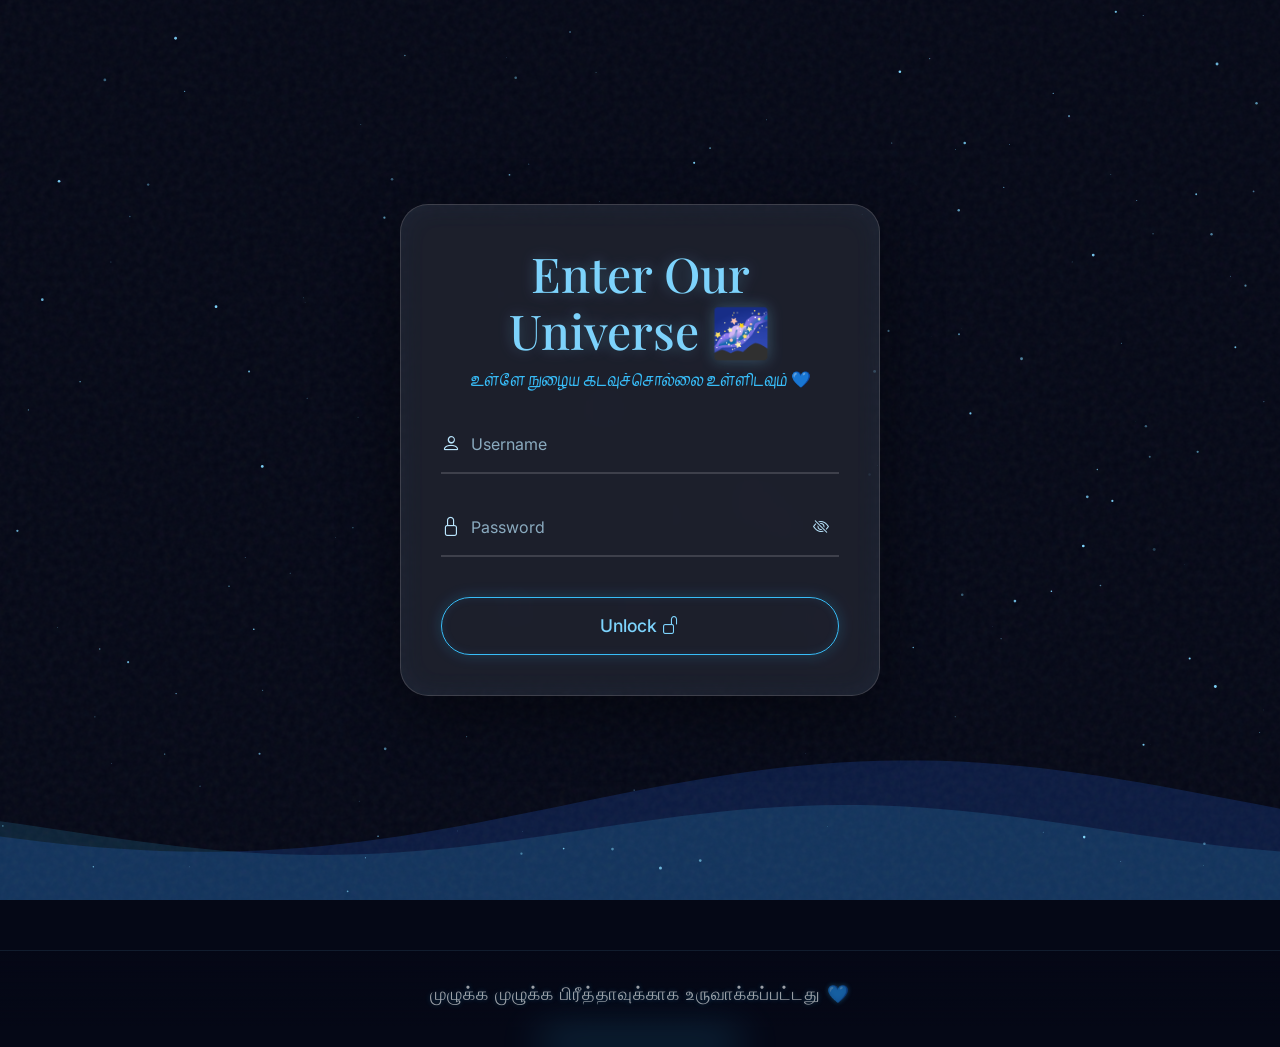
==== commit 396a5755: "Updated ERP modules and UI improvements" ====
--- a/index.html
+++ b/index.html
@@ -14,7 +14,7 @@
 </head>
 <body>
     <!-- Background Audio -->
-    <audio id="bg-music" loop>
+    <audio id="bg-music" loop preload="none">
         <source src="bgm.mp3" type="audio/mpeg">
     </audio>
 
@@ -129,6 +129,9 @@
             </div>
             <div class="text-center mt-5 scroll-reveal">
                 <a href="image.html" class="luxury-btn">Dive into all memories <i class="bi bi-arrow-right"></i></a>
+            </div>
+            <div class="text-center mt-4 scroll-reveal" style="transition-delay: 200ms;">
+                <button onclick="openSecretModal()" class="luxury-btn" style="background: linear-gradient(45deg, #a855f7, #ec4899); border-color: #ec4899;">Unlock Secret Message <i class="bi bi-key"></i></button>
             </div>
         </div>
     </section>
@@ -229,11 +232,97 @@
     <a id="floating-memories-btn" href="image.html" class="floating-btn" title="View Memories" style="display: none; position: fixed; bottom: 30px; right: 30px; background: rgba(37, 99, 235, 0.8); color: white; width: 60px; height: 60px; border-radius: 50%; align-items: center; justify-content: center; font-size: 24px; box-shadow: 0 0 20px rgba(56, 189, 248, 0.5); border: 2px solid #38BDF8; z-index: 1000; text-decoration: none; backdrop-filter: blur(5px); transition: opacity 2s ease; opacity: 0;">
         <i class="bi bi-images"></i>
     </a>
+
+    <!-- Floating Logout Button -->
+    <button id="floating-logout-btn" onclick="if(window.logoutUser) window.logoutUser();" class="floating-btn" title="Logout" style="display: none; position: fixed; top: 30px; right: 30px; background: rgba(220, 38, 38, 0.8); color: white; width: 50px; height: 50px; border-radius: 50%; align-items: center; justify-content: center; font-size: 20px; box-shadow: 0 0 20px rgba(220, 38, 38, 0.5); border: 2px solid #ef4444; z-index: 1000; text-decoration: none; backdrop-filter: blur(5px); transition: opacity 2s ease; opacity: 0; cursor: pointer;">
+        <i class="bi bi-box-arrow-right"></i>
+    </button>
     <style>
         .floating-btn:hover { transform: scale(1.1); box-shadow: 0 0 30px rgba(56, 189, 248, 0.8); color: white; }
         @keyframes fadeIn { to { opacity: 1; } }
     </style>
 
+    <!-- SECRET MESSAGE MODAL -->
+    <div id="secret-modal">
+        <div class="secret-close-btn" onclick="closeSecretModal()"><i class="bi bi-x-lg"></i></div>
+        
+        <!-- Step 1: Send Key -->
+        <div id="secret-step-1" class="secret-step-container glass-card active">
+            <div class="secret-icon"><i class="bi bi-shield-lock-fill"></i></div>
+            <h2 style="font-family: 'Playfair Display', serif; font-weight: 700; font-size: 2rem; color: #fff; margin-bottom: 10px;">Secret Vault</h2>
+            <p style="color: #cbd5e1; margin-bottom: 25px;">Click the button below to send the 6-digit secret key.</p>
+            <button class="luxury-btn" onclick="generateSecretCode()" style="background: linear-gradient(45deg, #a855f7, #ec4899); border-color: #ec4899;">Get Secret Key <i class="bi bi-whatsapp ms-1"></i></button>
+        </div>
+
+        <!-- Step 2: Enter Key -->
+        <div id="secret-step-2" class="secret-step-container glass-card">
+            <div class="secret-icon"><i class="bi bi-key-fill"></i></div>
+            <h2 style="font-family: 'Playfair Display', serif; font-weight: 700; font-size: 2rem; color: #fff; margin-bottom: 10px;">Enter Key</h2>
+            <p style="color: #cbd5e1; margin-bottom: 25px;">Enter the 6-digit secret key that was just sent.</p>
+            
+            <div class="input-group-custom" style="background: rgba(255, 255, 255, 0.1); border-radius: 12px; margin-bottom: 15px;">
+                <input type="text" id="secret-modal-code" placeholder="6-Digit Code" maxlength="6" style="text-align: center; letter-spacing: 10px; font-weight: bold; font-size: 1.2rem; padding: 15px; color: #fff; background: transparent; border: none; width: 100%; outline: none;">
+            </div>
+            <div id="secret-error" style="color: #f87171; display: none; margin-bottom: 15px;">Invalid key. Please try again.</div>
+            
+            <button class="luxury-btn" onclick="verifySecretCode()" style="background: linear-gradient(45deg, #a855f7, #ec4899); border-color: #ec4899;">Unlock Message <i class="bi bi-unlock-fill ms-1"></i></button>
+        </div>
+
+        <!-- Step 3: Long Message Reveal -->
+        <div id="secret-step-3" class="secret-step-container secret-message-long">
+            <div class="secret-icon"><i class="bi bi-stars"></i></div>
+            <h2 style="font-family: 'Playfair Display', serif; font-weight: 700; font-size: 2.5rem; color: #fff; margin-bottom: 30px;">For You</h2>
+            
+            <div class="secret-memory-frame">
+                <img src="Image/aef2fdfd-ad0f-4584-a0dd-082c546d0835.png" alt="Beautiful Memory">
+            </div>
+
+            <p class="secret-poem">கண்டார் உயிருண்ணும் தோற்றத்தால் பெண்டகைப்
+பேதைக்கு அமர்த்தன கண்.
+
+உன் நெற்றி பிறைநிலவைப் போல ஒளிர்கிறது,
+உன் புருவங்கள் வில்லென வளைந்து மனதை வெல்கின்றன.
+
+உன் கண்கள் இரு கருவண்டுகள் போல,
+ஒரே பார்வையில் ஆயிரம் கதைகள் பேசுகின்றன.
+
+உன் மூக்கு செதுக்கிய சிலைபோல் நேர்த்தியாய்,
+உன் கன்னங்கள் மலர்ந்த ரோஜாவின் மென்மையை தாங்குகின்றன.
+
+உன் உதடுகள் செம்பவள நிறத்தில் மலர்ந்து,
+உன் சிரிப்பு என் உலகையே ஒளிரச் செய்கிறது.
+
+உன் கழுத்து சங்கின் அழகை நினைவூட்ட,
+உன் தோள்கள் நளினத்தின் வடிவமாகத் தெரிகின்றன.
+
+உன் கூந்தல் கருமேகமாய் அலைந்து,
+காற்றோடு சேர்ந்து என் மனதையும் கவர்கிறது.
+
+உன் நடை அன்னத்தின் நளினத்தை மிஞ்சுகிறது,
+ஒவ்வொரு அடியிலும் கவிதை பிறக்கிறது.
+
+உன் கைகள் மென்மையான மலரிதழ்களைப் போல,
+உன் விரல்கள் இசையை வரையும் தூரிகைகளைப் போல.
+
+உன் இடை கொடியின் நெகிழ்வை தாங்கி,
+உன் தோற்றம் முழுவதும் இயற்கையின் ஓர் அற்புதமாகிறது.
+
+உன் கால்கள் தாமரைத் தண்டின் நேர்த்தியை கொண்டவை,
+உன் பாதங்கள் சிவந்த தாமரை இதழ்களைப் போல மலர்கின்றன.
+
+உன்னை முழுவதுமாக வர்ணிக்க வார்த்தைகள் போதாது;
+ஏனெனில் உன் ஒவ்வொரு சிறு தன்மையும்
+என் இதயத்தில் தனித்தனியாக இடம் பிடித்திருக்கிறது.
+
+உன் அழகு கண்களால் மட்டும் காணப்படுவதில்லை;
+உன் இயல்பு, உன் பாசம், உன் தனித்துவம்—
+அவையே என்னை தினமும் உன்னிடம் மேலும் மேலும் ஈர்க்கின்றன.</p>
+
+            <i class="bi bi-sparkles" style="font-size: 3rem; color: #ec4899; margin-top: 20px; display: inline-block;"></i>
+        </div>
+    </div>
+
+    <script src="session-timeout.js"></script>
     <script src="anti-inspect.js"></script>
     <script src="script.js?v=4.0"></script>
 </body>
--- a/style.css
+++ b/style.css
@@ -791,3 +791,118 @@
     0%, 100% { transform: scale(1); }
     50% { transform: scale(1.2); }
 }
+
+/* ==========================================
+   SECRET MESSAGE MODAL STYLING
+   ========================================== */
+
+#secret-modal {
+    position: fixed;
+    top: 0; left: 0;
+    width: 100vw; height: 100vh;
+    z-index: 2000;
+    background: linear-gradient(rgba(26, 11, 46, 0.8), rgba(76, 29, 149, 0.8)), url('Image/aef2fdfd-ad0f-4584-a0dd-082c546d0835.png') center center/cover no-repeat fixed;
+    display: none;
+    opacity: 0;
+    overflow-y: auto;
+    transition: opacity 0.5s ease;
+    align-items: center; /* when in step 1/2 */
+    justify-content: center;
+}
+
+#secret-modal.active {
+    display: flex;
+    opacity: 1;
+}
+
+#secret-modal.scrolling-mode {
+    display: block; /* allow natural scrolling */
+    padding: 60px 20px;
+}
+
+.secret-close-btn {
+    position: fixed;
+    top: 20px; right: 20px;
+    background: var(--glass-bg);
+    backdrop-filter: blur(10px);
+    border: 1px solid var(--glass-border);
+    color: #fff;
+    width: 45px; height: 45px;
+    border-radius: 50%;
+    display: flex;
+    align-items: center;
+    justify-content: center;
+    font-size: 1.5rem;
+    cursor: pointer;
+    z-index: 2100;
+    transition: all 0.3s ease;
+}
+
+.secret-close-btn:hover {
+    background: rgba(236, 72, 153, 0.3);
+    color: #ec4899;
+    transform: rotate(90deg);
+}
+
+.secret-step-container {
+    display: none;
+    opacity: 0;
+    transform: translateY(20px);
+    transition: opacity 0.5s ease, transform 0.5s ease;
+    width: 100%;
+    max-width: 450px;
+}
+
+.secret-step-container.active {
+    display: block;
+    opacity: 1;
+    transform: translateY(0);
+}
+
+.secret-message-long {
+    max-width: 800px;
+    margin: 0 auto;
+    text-align: center;
+}
+
+.secret-poem {
+    font-family: var(--font-tamil);
+    font-size: 1.35rem;
+    line-height: 2.2;
+    color: #ffffff;
+    text-shadow: 2px 2px 15px rgba(0, 0, 0, 0.9), 0 0 20px rgba(236, 72, 153, 0.6);
+    margin: 25px 0;
+    padding: 10px;
+    white-space: pre-line;
+}
+
+.secret-icon {
+    font-size: 3rem;
+    background: linear-gradient(45deg, #ec4899, #a855f7);
+    -webkit-background-clip: text;
+    -webkit-text-fill-color: transparent;
+    margin-bottom: 20px;
+    display: inline-block;
+    animation: secret-pulse 2s infinite alternate;
+}
+
+@keyframes secret-pulse {
+    0% { filter: drop-shadow(0 0 5px rgba(236, 72, 153, 0.5)); transform: scale(1); }
+    100% { filter: drop-shadow(0 0 15px rgba(168, 85, 247, 0.8)); transform: scale(1.05); }
+}
+
+.secret-memory-frame {
+    border-radius: 16px;
+    overflow: hidden;
+    border: 2px solid rgba(255, 255, 255, 0.4);
+    box-shadow: 0 15px 40px rgba(0,0,0,0.6), 0 0 20px rgba(236, 72, 153, 0.3);
+    margin: 0 auto 40px auto;
+    max-width: 500px;
+    width: 95%;
+}
+
+.secret-memory-frame img {
+    width: 100%;
+    height: auto;
+    display: block;
+}
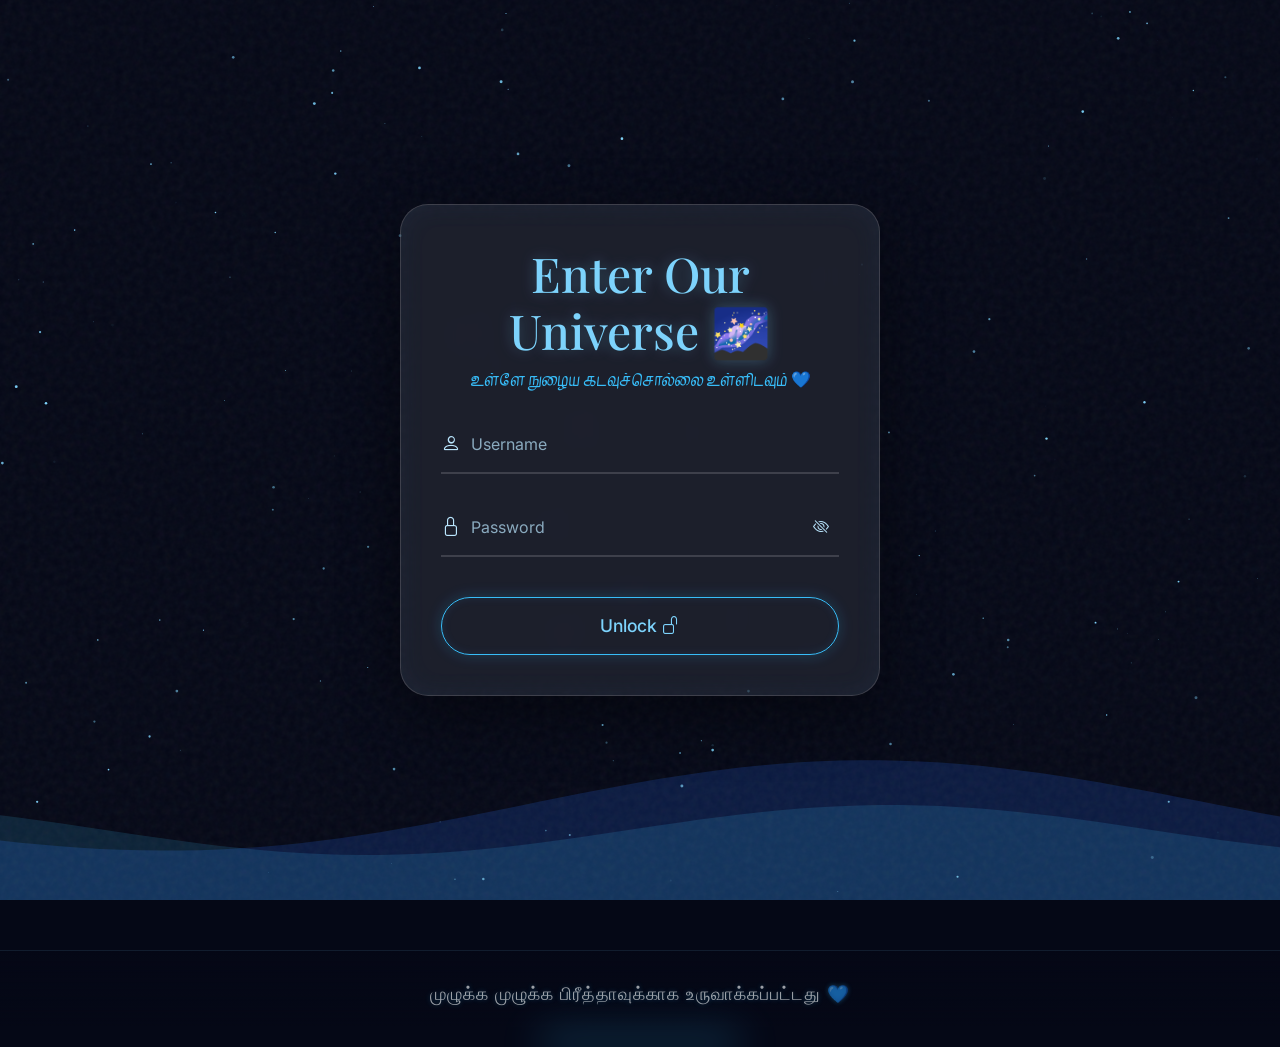
==== commit d5b7bab2: "Program updated" ====
--- a/index.html
+++ b/index.html
@@ -246,38 +246,53 @@
     <div id="secret-modal">
         <div class="secret-close-btn" onclick="closeSecretModal()"><i class="bi bi-x-lg"></i></div>
         
-        <!-- Step 1: Send Key -->
-        <div id="secret-step-1" class="secret-step-container glass-card active">
-            <div class="secret-icon"><i class="bi bi-shield-lock-fill"></i></div>
-            <h2 style="font-family: 'Playfair Display', serif; font-weight: 700; font-size: 2rem; color: #fff; margin-bottom: 10px;">Secret Vault</h2>
-            <p style="color: #cbd5e1; margin-bottom: 25px;">Click the button below to send the 6-digit secret key.</p>
-            <button class="luxury-btn" onclick="generateSecretCode()" style="background: linear-gradient(45deg, #a855f7, #ec4899); border-color: #ec4899;">Get Secret Key <i class="bi bi-whatsapp ms-1"></i></button>
-        </div>
-
-        <!-- Step 2: Enter Key -->
-        <div id="secret-step-2" class="secret-step-container glass-card">
-            <div class="secret-icon"><i class="bi bi-key-fill"></i></div>
-            <h2 style="font-family: 'Playfair Display', serif; font-weight: 700; font-size: 2rem; color: #fff; margin-bottom: 10px;">Enter Key</h2>
-            <p style="color: #cbd5e1; margin-bottom: 25px;">Enter the 6-digit secret key that was just sent.</p>
-            
-            <div class="input-group-custom" style="background: rgba(255, 255, 255, 0.1); border-radius: 12px; margin-bottom: 15px;">
-                <input type="text" id="secret-modal-code" placeholder="6-Digit Code" maxlength="6" style="text-align: center; letter-spacing: 10px; font-weight: bold; font-size: 1.2rem; padding: 15px; color: #fff; background: transparent; border: none; width: 100%; outline: none;">
-            </div>
-            <div id="secret-error" style="color: #f87171; display: none; margin-bottom: 15px;">Invalid key. Please try again.</div>
-            
-            <button class="luxury-btn" onclick="verifySecretCode()" style="background: linear-gradient(45deg, #a855f7, #ec4899); border-color: #ec4899;">Unlock Message <i class="bi bi-unlock-fill ms-1"></i></button>
+        <!-- Step 1 removed completely -->
+
+        <!-- Step 2: Security Questions -->
+        <div id="secret-step-2" class="secret-step-container glass-card active" style="opacity: 1; transform: none; display: block; text-align: left;">
+            <div class="secret-icon" style="margin-bottom: 10px;"><i class="bi bi-shield-lock-fill"></i></div>
+            <h2 style="font-family: 'Playfair Display', serif; font-weight: 700; font-size: 2rem; color: #fff; margin-bottom: 10px;">Security Verification</h2>
+            <p style="color: #cbd5e1; margin-bottom: 25px;">Answer these questions to verify it's really you 💙</p>
+            
+            <div class="custom-form text-start">
+                <div class="input-group-custom" style="background: rgba(255, 255, 255, 0.1); border-radius: 12px; margin-bottom: 15px; padding: 5px 15px; flex-direction: column; align-items: flex-start; border: none;">
+                    <label style="position: static; font-size: 0.85rem; color: #7DD3FC; margin-bottom: 5px; opacity: 1;">What is your DOB? (DD/MM/YYYY)</label>
+                    <input type="text" id="sec-dob" placeholder="03/06/1999" style="font-weight: bold; font-size: 1.1rem; padding: 5px; color: #fff; background: transparent; border: none; width: 100%; outline: none;">
+                </div>
+
+                <div class="input-group-custom" style="background: rgba(255, 255, 255, 0.1); border-radius: 12px; margin-bottom: 15px; padding: 5px 15px; flex-direction: column; align-items: flex-start; border: none;">
+                    <label style="position: static; font-size: 0.85rem; color: #7DD3FC; margin-bottom: 5px; opacity: 1;">Favorite Color?</label>
+                    <input type="text" id="sec-color" placeholder="e.g. Skyblue" style="font-weight: bold; font-size: 1.1rem; padding: 5px; color: #fff; background: transparent; border: none; width: 100%; outline: none;">
+                </div>
+
+                <div class="input-group-custom" style="background: rgba(255, 255, 255, 0.1); border-radius: 12px; margin-bottom: 15px; padding: 5px 15px; flex-direction: column; align-items: flex-start; border: none;">
+                    <label style="position: static; font-size: 0.85rem; color: #7DD3FC; margin-bottom: 5px; opacity: 1;">Favorite Emoji</label>
+                    <select id="sec-hearts" style="font-weight: bold; font-size: 1.2rem; padding: 5px; color: #fff; background: transparent; border: none; width: 100%; outline: none; cursor: pointer;">
+                        <option value="" style="color: #000;">-- Select Emoji --</option>
+                        <option value="❤️" style="color: #000;">❤️ Red Heart</option>
+                        <option value="💙" style="color: #000;">💙 Blue Heart</option>
+                        <option value="🩵" style="color: #000;">🩵 Skyblue Heart</option>
+                        <option value="💖" style="color: #000;">💖 Sparkling Heart</option>
+                        <option value="🌸" style="color: #000;">🌸 Cherry Blossom</option>
+                        <option value="✨" style="color: #000;">✨ Sparkles</option>
+                    </select>
+                </div>
+            </div>
+            
+            <div id="secret-error" style="color: #f87171; display: none; margin-bottom: 15px;">Incorrect answers. Please try again.</div>
+            
+            <div style="display: flex !important; justify-content: flex-start !important; width: 100% !important; text-align: left !important; padding-top: 10px;">
+                <button class="luxury-btn mt-3" onclick="verifySecurityQuestions()" style="background: linear-gradient(45deg, #a855f7, #ec4899) !important; border-color: #ec4899 !important; width: auto !important; padding: 15px 40px !important; margin: 0 !important; margin-left: 0 !important; float: left !important; display: inline-block !important;">Unlock Message <i class="bi bi-unlock-fill ms-1"></i></button>
+            </div>
         </div>
 
         <!-- Step 3: Long Message Reveal -->
         <div id="secret-step-3" class="secret-step-container secret-message-long">
             <div class="secret-icon"><i class="bi bi-stars"></i></div>
-            <h2 style="font-family: 'Playfair Display', serif; font-weight: 700; font-size: 2.5rem; color: #fff; margin-bottom: 30px;">For You</h2>
-            
-            <div class="secret-memory-frame">
-                <img src="Image/aef2fdfd-ad0f-4584-a0dd-082c546d0835.png" alt="Beautiful Memory">
-            </div>
-
-            <p class="secret-poem">கண்டார் உயிருண்ணும் தோற்றத்தால் பெண்டகைப்
+            
+            <div style="height: 60vh; overflow: hidden; position: relative; width: 100%; border: 1px solid rgba(236, 72, 153, 0.3); border-radius: 15px; padding: 20px; background: rgba(0,0,0,0.4); box-shadow: 0 0 20px rgba(236, 72, 153, 0.2);">
+                <marquee direction="up" scrollamount="3" style="height: 100%; text-align: left;">
+                    <p class="secret-poem" style="text-align: left; padding: 0 10px; margin: 0;">கண்டார் உயிருண்ணும் தோற்றத்தால் பெண்டகைப்
 பேதைக்கு அமர்த்தன கண்.
 
 உன் நெற்றி பிறைநிலவைப் போல ஒளிர்கிறது,
@@ -317,6 +332,8 @@
 உன் அழகு கண்களால் மட்டும் காணப்படுவதில்லை;
 உன் இயல்பு, உன் பாசம், உன் தனித்துவம்—
 அவையே என்னை தினமும் உன்னிடம் மேலும் மேலும் ஈர்க்கின்றன.</p>
+                </marquee>
+            </div>
 
             <i class="bi bi-sparkles" style="font-size: 3rem; color: #ec4899; margin-top: 20px; display: inline-block;"></i>
         </div>
@@ -324,6 +341,6 @@
 
     <script src="session-timeout.js"></script>
     <script src="anti-inspect.js"></script>
-    <script src="script.js?v=4.0"></script>
+    <script src="script.js?v=4.2"></script>
 </body>
 </html>
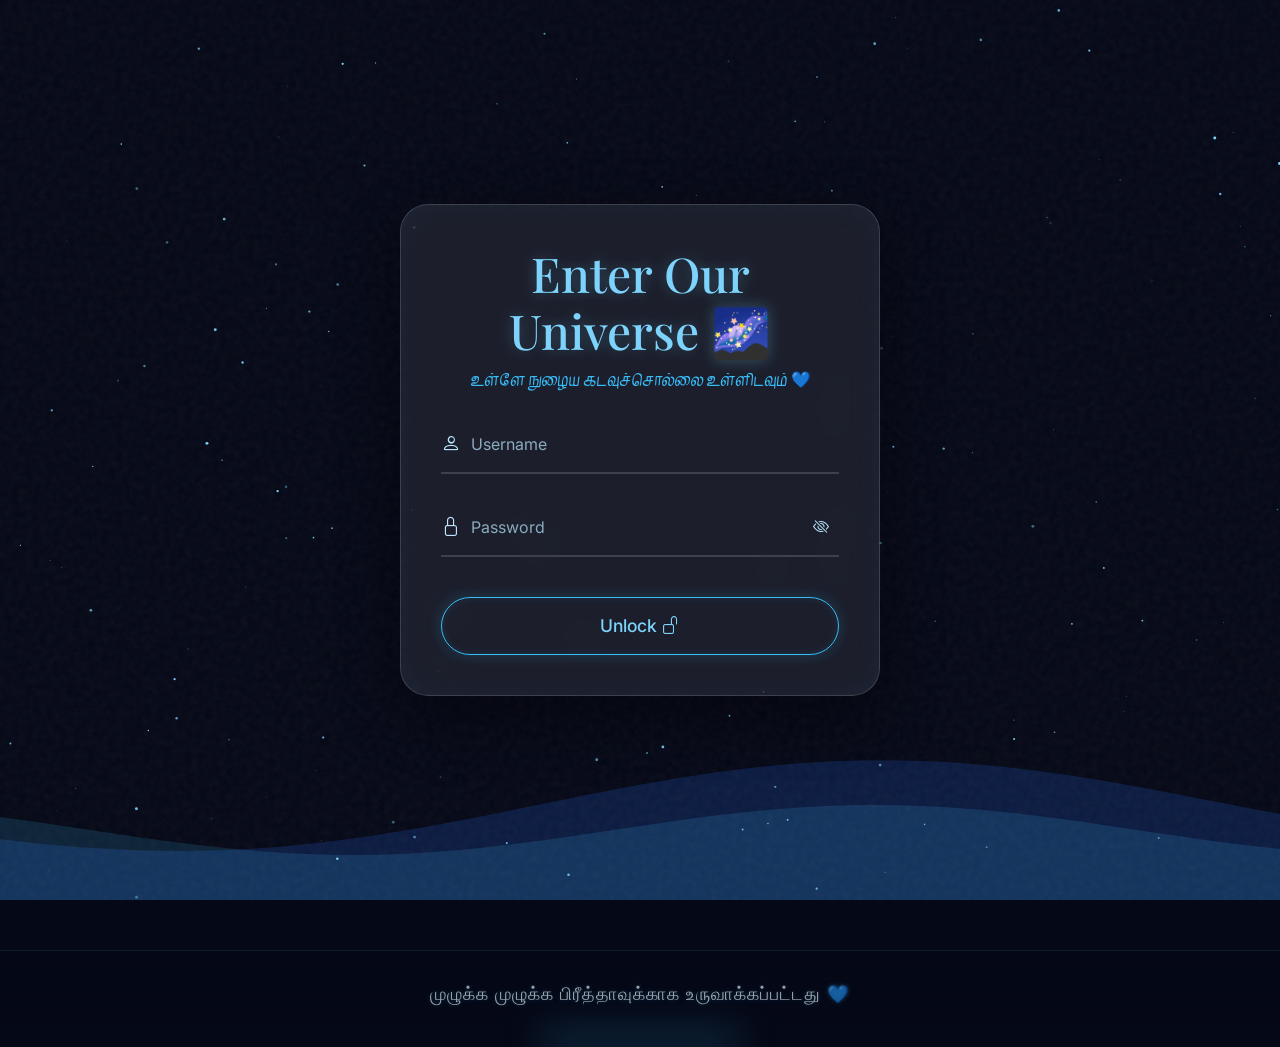
==== commit 6970dc66: "Program updated" ====
--- a/index.html
+++ b/index.html
@@ -4,7 +4,7 @@
     <meta charset="UTF-8">
     <meta name="viewport" content="width=device-width, initial-scale=1.0">
     <title>Happy Birthday Preetha 💙</title>
-    <link rel="icon" type="image/png" href="Image/favicon.png">
+    <link rel="icon" type="image/png" href="image/favicon.png">
     <link rel="preconnect" href="https://fonts.googleapis.com">
     <link rel="preconnect" href="https://fonts.gstatic.com" crossorigin>
     <link href="https://fonts.googleapis.com/css2?family=Playfair+Display:ital,wght@0,400;0,600;0,700;1,400&family=Inter:wght@300;400;500;600&family=Kavivanar&display=swap" rel="stylesheet">
@@ -94,7 +94,7 @@
                     <div class="glass-card memory-card float-anim-1 scroll-reveal">
                         <div class="memory-img-frame">
                             <div class="shimmer-overlay"></div>
-                            <img src="Image/1.jpeg" alt="Memory 1" class="card-img">
+                            <img src="image/1.jpeg" alt="Memory 1" class="card-img">
                         </div>
                         <div class="card-content">
                             <h3>Our First Photo</h3>
@@ -106,7 +106,7 @@
                     <div class="glass-card memory-card float-anim-2 scroll-reveal" style="transition-delay: 200ms;">
                         <div class="memory-img-frame">
                             <div class="shimmer-overlay"></div>
-                            <img src="Image/2.jpeg" alt="Memory 2" class="card-img">
+                            <img src="image/2.jpeg" alt="Memory 2" class="card-img">
                         </div>
                         <div class="card-content">
                             <h3>Beautiful Moments</h3>
@@ -118,7 +118,7 @@
                     <div class="glass-card memory-card float-anim-3 scroll-reveal" style="transition-delay: 400ms;">
                         <div class="memory-img-frame">
                             <div class="shimmer-overlay"></div>
-                            <img src="Image/3.jpeg" alt="Memory 3" class="card-img">
+                            <img src="image/3.jpeg" alt="Memory 3" class="card-img">
                         </div>
                         <div class="card-content">
                             <h3>My Whole World</h3>
@@ -156,7 +156,7 @@
                     <div class="glass-card memory-card scroll-reveal">
                         <div class="memory-img-frame" style="aspect-ratio: auto; max-height: 600px;">
                             <div class="shimmer-overlay"></div>
-                            <img src="Image/twin.png" alt="Arun Icecreams Twiins" class="card-img" style="object-fit: contain;">
+                            <img src="image/twin.png" alt="Arun Icecreams Twiins" class="card-img" style="object-fit: contain;">
                         </div>
                         <div class="card-content text-center mt-3">
                             <h3 class="glow-text">Arun Icecreams Twiins 🍓</h3>
--- a/style.css
+++ b/style.css
@@ -801,7 +801,7 @@
     top: 0; left: 0;
     width: 100vw; height: 100vh;
     z-index: 2000;
-    background: linear-gradient(rgba(26, 11, 46, 0.8), rgba(76, 29, 149, 0.8)), url('Image/aef2fdfd-ad0f-4584-a0dd-082c546d0835.png') center center/cover no-repeat fixed;
+    background: linear-gradient(rgba(26, 11, 46, 0.8), rgba(76, 29, 149, 0.8)), url('image/aef2fdfd-ad0f-4584-a0dd-082c546d0835.png') center center/cover no-repeat fixed;
     display: none;
     opacity: 0;
     overflow-y: auto;
